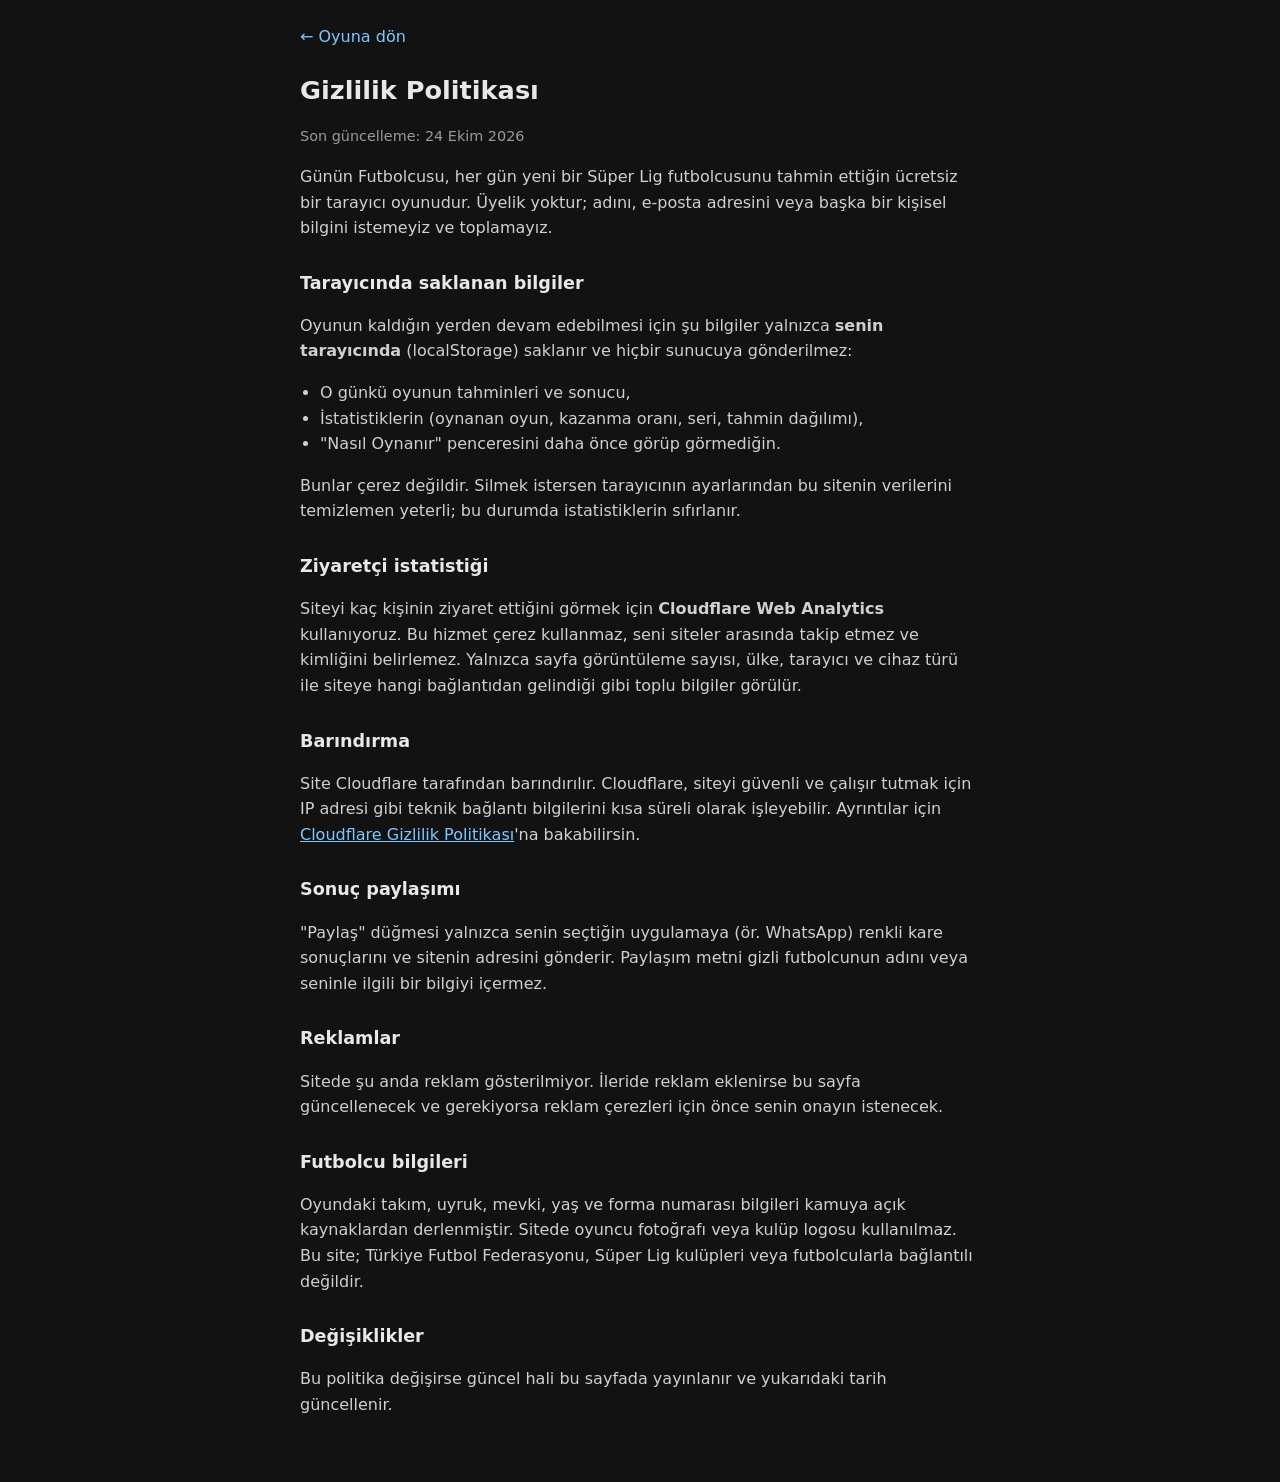
==== gizlilik.html @ b6059dc2 "Önizleme testi için derlenmiş site kopyası" ====
<!doctype html>
<html lang="tr">
  <head>
    <meta charset="UTF-8" />
    <meta name="viewport" content="width=device-width, initial-scale=1.0" />
    <meta name="theme-color" content="#121213" />
    <meta name="color-scheme" content="dark" />
    <title>Gizlilik Politikası — Günün Futbolcusu</title>
    <meta name="description" content="Günün Futbolcusu oyununun gizlilik politikası." />
    <link rel="icon" href="data:image/svg+xml,%3Csvg xmlns='http://www.w3.org/2000/svg' viewBox='0 0 100 100'%3E%3Ctext y='.9em' font-size='90'%3E%E2%9A%BD%3C/text%3E%3C/svg%3E" />
    <style>
      :root { color-scheme: dark; }
      body {
        margin: 0;
        background: #121213;
        color: #e8e8e8;
        font-family: system-ui, -apple-system, 'Segoe UI', Roboto, sans-serif;
        line-height: 1.6;
      }
      main { max-width: 680px; margin: 0 auto; padding: 24px 16px 48px; }
      h1 { font-size: 1.6rem; margin: 0 0 4px; }
      h2 { font-size: 1.1rem; margin: 28px 0 8px; }
      p, li { color: #d0d0d0; }
      ul { padding-left: 20px; }
      a { color: #7fc8ff; }
      .muted { color: #9a9a9a; font-size: 0.9rem; }
      .back { display: inline-block; margin-bottom: 20px; text-decoration: none; }
    </style>
  </head>
  <body>
    <main>
      <a class="back" href="./">← Oyuna dön</a>
      <h1>Gizlilik Politikası</h1>
      <p class="muted">Son güncelleme: 24 Ekim 2026</p>

      <p>
        Günün Futbolcusu, her gün yeni bir Süper Lig futbolcusunu tahmin ettiğin ücretsiz bir tarayıcı oyunudur.
        Üyelik yoktur; adını, e-posta adresini veya başka bir kişisel bilgini istemeyiz ve toplamayız.
      </p>

      <h2>Tarayıcında saklanan bilgiler</h2>
      <p>
        Oyunun kaldığın yerden devam edebilmesi için şu bilgiler yalnızca <strong>senin tarayıcında</strong>
        (localStorage) saklanır ve hiçbir sunucuya gönderilmez:
      </p>
      <ul>
        <li>O günkü oyunun tahminleri ve sonucu,</li>
        <li>İstatistiklerin (oynanan oyun, kazanma oranı, seri, tahmin dağılımı),</li>
        <li>"Nasıl Oynanır" penceresini daha önce görüp görmediğin.</li>
      </ul>
      <p>
        Bunlar çerez değildir. Silmek istersen tarayıcının ayarlarından bu sitenin verilerini temizlemen yeterli;
        bu durumda istatistiklerin sıfırlanır.
      </p>

      <h2>Ziyaretçi istatistiği</h2>
      <p>
        Siteyi kaç kişinin ziyaret ettiğini görmek için <strong>Cloudflare Web Analytics</strong> kullanıyoruz.
        Bu hizmet çerez kullanmaz, seni siteler arasında takip etmez ve kimliğini belirlemez.
        Yalnızca sayfa görüntüleme sayısı, ülke, tarayıcı ve cihaz türü ile siteye hangi bağlantıdan gelindiği gibi
        toplu bilgiler görülür.
      </p>

      <h2>Barındırma</h2>
      <p>
        Site Cloudflare tarafından barındırılır. Cloudflare, siteyi güvenli ve çalışır tutmak için IP adresi gibi teknik
        bağlantı bilgilerini kısa süreli olarak işleyebilir. Ayrıntılar için
        <a href="https://www.cloudflare.com/tr-tr/privacypolicy/" rel="noopener">Cloudflare Gizlilik Politikası</a>'na bakabilirsin.
      </p>

      <h2>Sonuç paylaşımı</h2>
      <p>
        "Paylaş" düğmesi yalnızca senin seçtiğin uygulamaya (ör. WhatsApp) renkli kare sonuçlarını ve sitenin adresini gönderir.
        Paylaşım metni gizli futbolcunun adını veya seninle ilgili bir bilgiyi içermez.
      </p>

      <h2>Reklamlar</h2>
      <p>
        Sitede şu anda reklam gösterilmiyor. İleride reklam eklenirse bu sayfa güncellenecek ve gerekiyorsa
        reklam çerezleri için önce senin onayın istenecek.
      </p>

      <h2>Futbolcu bilgileri</h2>
      <p>
        Oyundaki takım, uyruk, mevki, yaş ve forma numarası bilgileri kamuya açık kaynaklardan derlenmiştir.
        Sitede oyuncu fotoğrafı veya kulüp logosu kullanılmaz. Bu site; Türkiye Futbol Federasyonu, Süper Lig kulüpleri
        veya futbolcularla bağlantılı değildir.
      </p>

      <h2>Değişiklikler</h2>
      <p>
        Bu politika değişirse güncel hali bu sayfada yayınlanır ve yukarıdaki tarih güncellenir.
      </p>
    </main>
  </body>
</html>
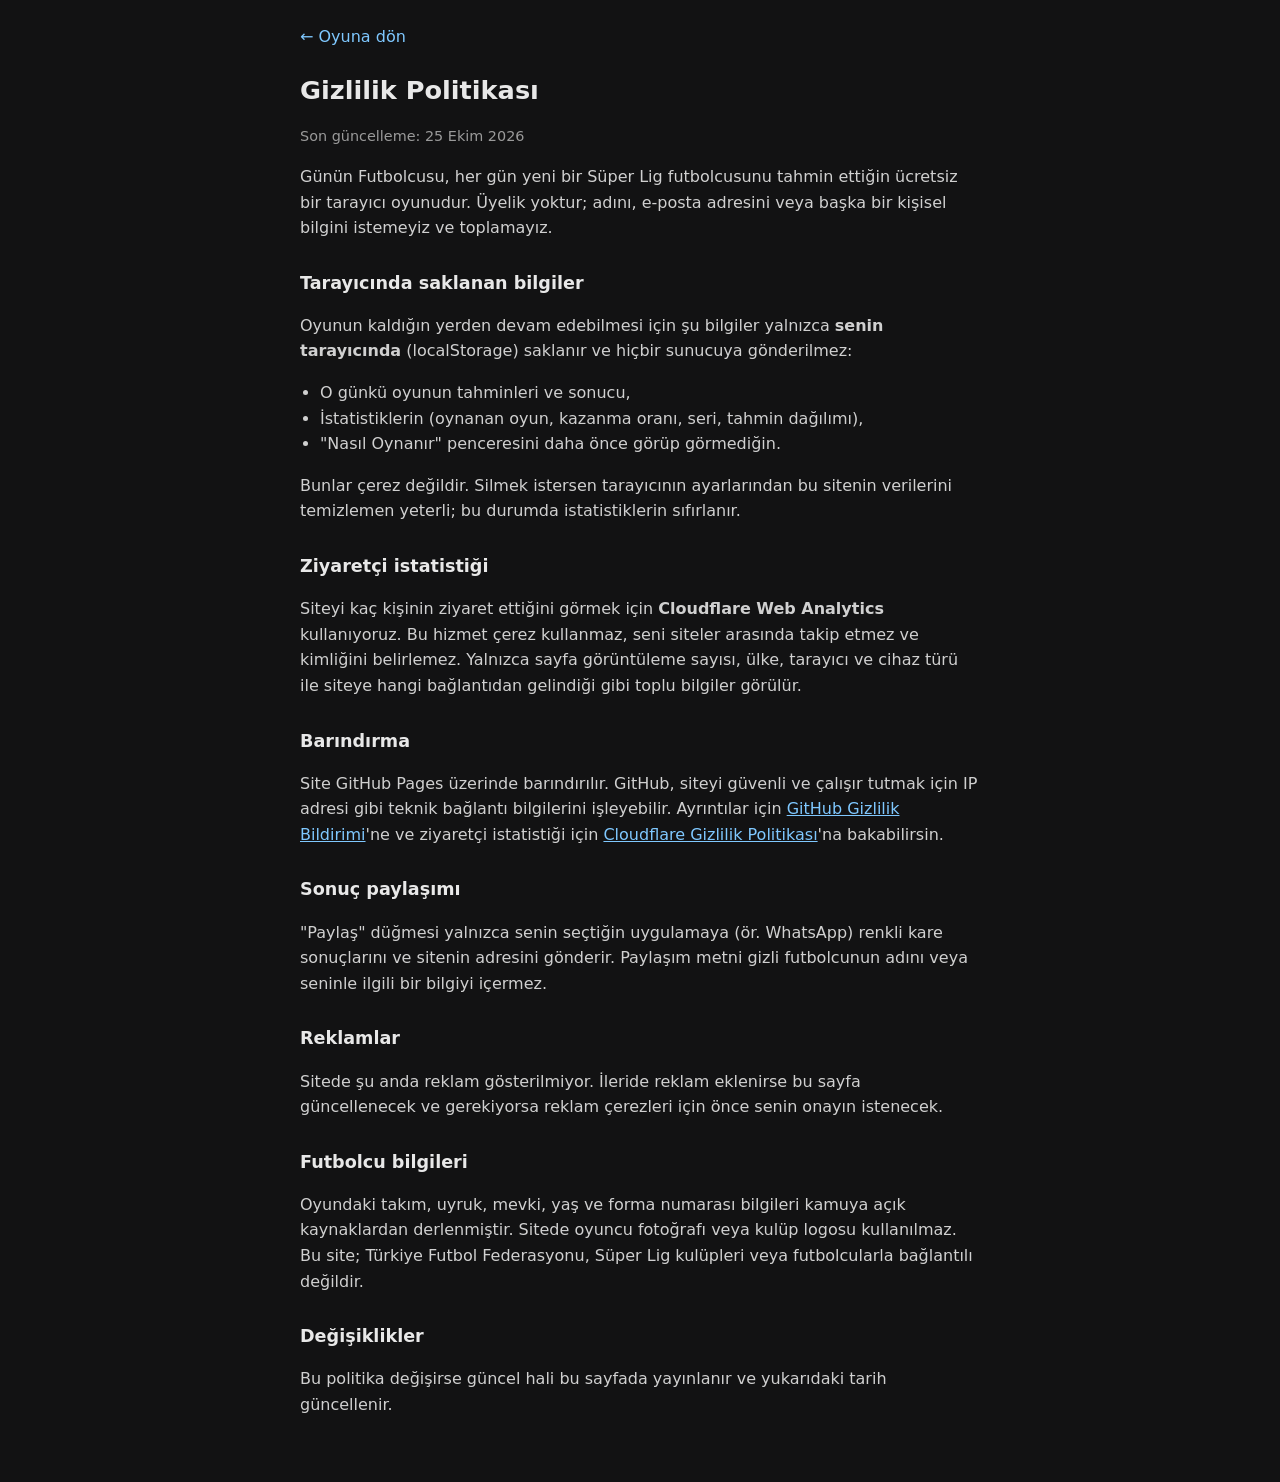
==== commit 96d896cc: "Yayın güncellemesi" ====
--- a/gizlilik.html
+++ b/gizlilik.html
@@ -31,7 +31,7 @@
     <main>
       <a class="back" href="./">← Oyuna dön</a>
       <h1>Gizlilik Politikası</h1>
-      <p class="muted">Son güncelleme: 24 Ekim 2026</p>
+      <p class="muted">Son güncelleme: 25 Ekim 2026</p>
 
       <p>
         Günün Futbolcusu, her gün yeni bir Süper Lig futbolcusunu tahmin ettiğin ücretsiz bir tarayıcı oyunudur.
@@ -63,8 +63,10 @@
 
       <h2>Barındırma</h2>
       <p>
-        Site Cloudflare tarafından barındırılır. Cloudflare, siteyi güvenli ve çalışır tutmak için IP adresi gibi teknik
-        bağlantı bilgilerini kısa süreli olarak işleyebilir. Ayrıntılar için
+        Site GitHub Pages üzerinde barındırılır. GitHub, siteyi güvenli ve çalışır tutmak için IP adresi gibi teknik
+        bağlantı bilgilerini işleyebilir. Ayrıntılar için
+        <a href="https://docs.github.com/en/site-policy/privacy-policies/github-general-privacy-statement" rel="noopener">GitHub Gizlilik Bildirimi</a>'ne
+        ve ziyaretçi istatistiği için
         <a href="https://www.cloudflare.com/tr-tr/privacypolicy/" rel="noopener">Cloudflare Gizlilik Politikası</a>'na bakabilirsin.
       </p>
 
